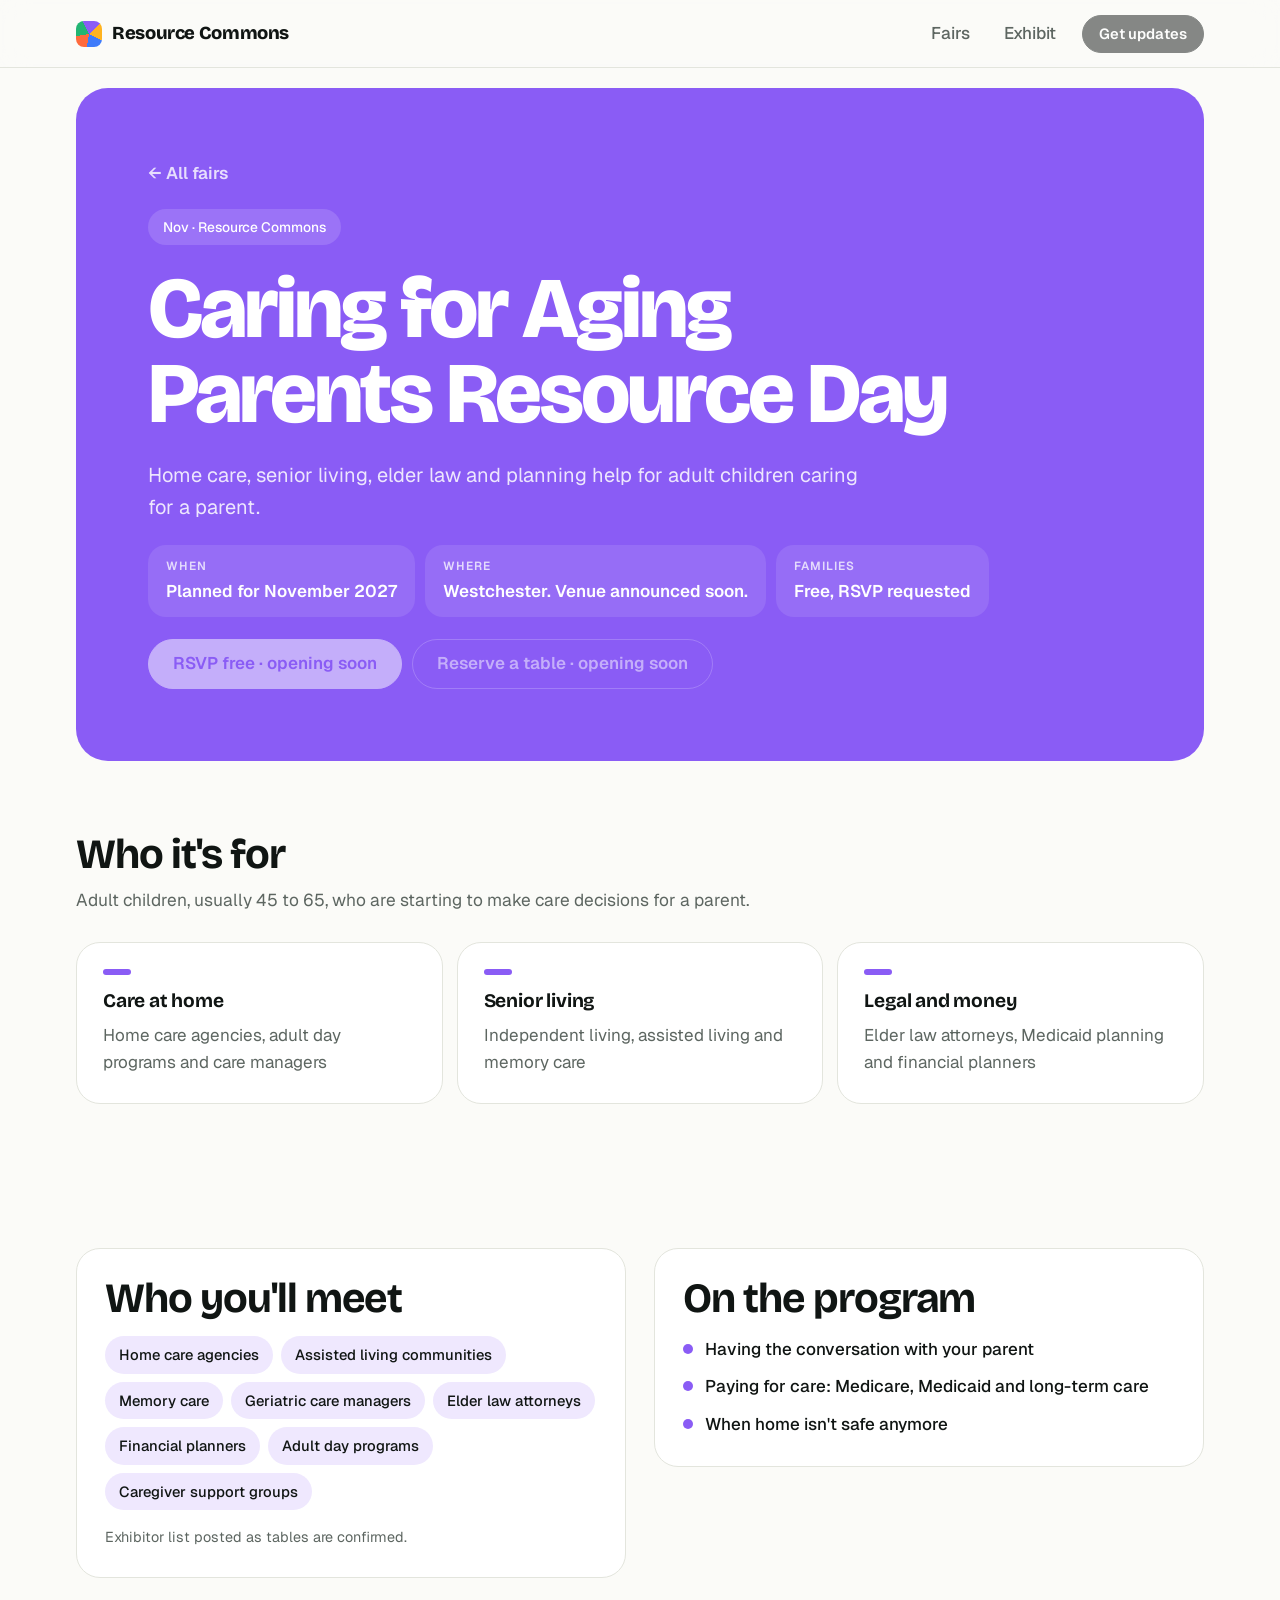
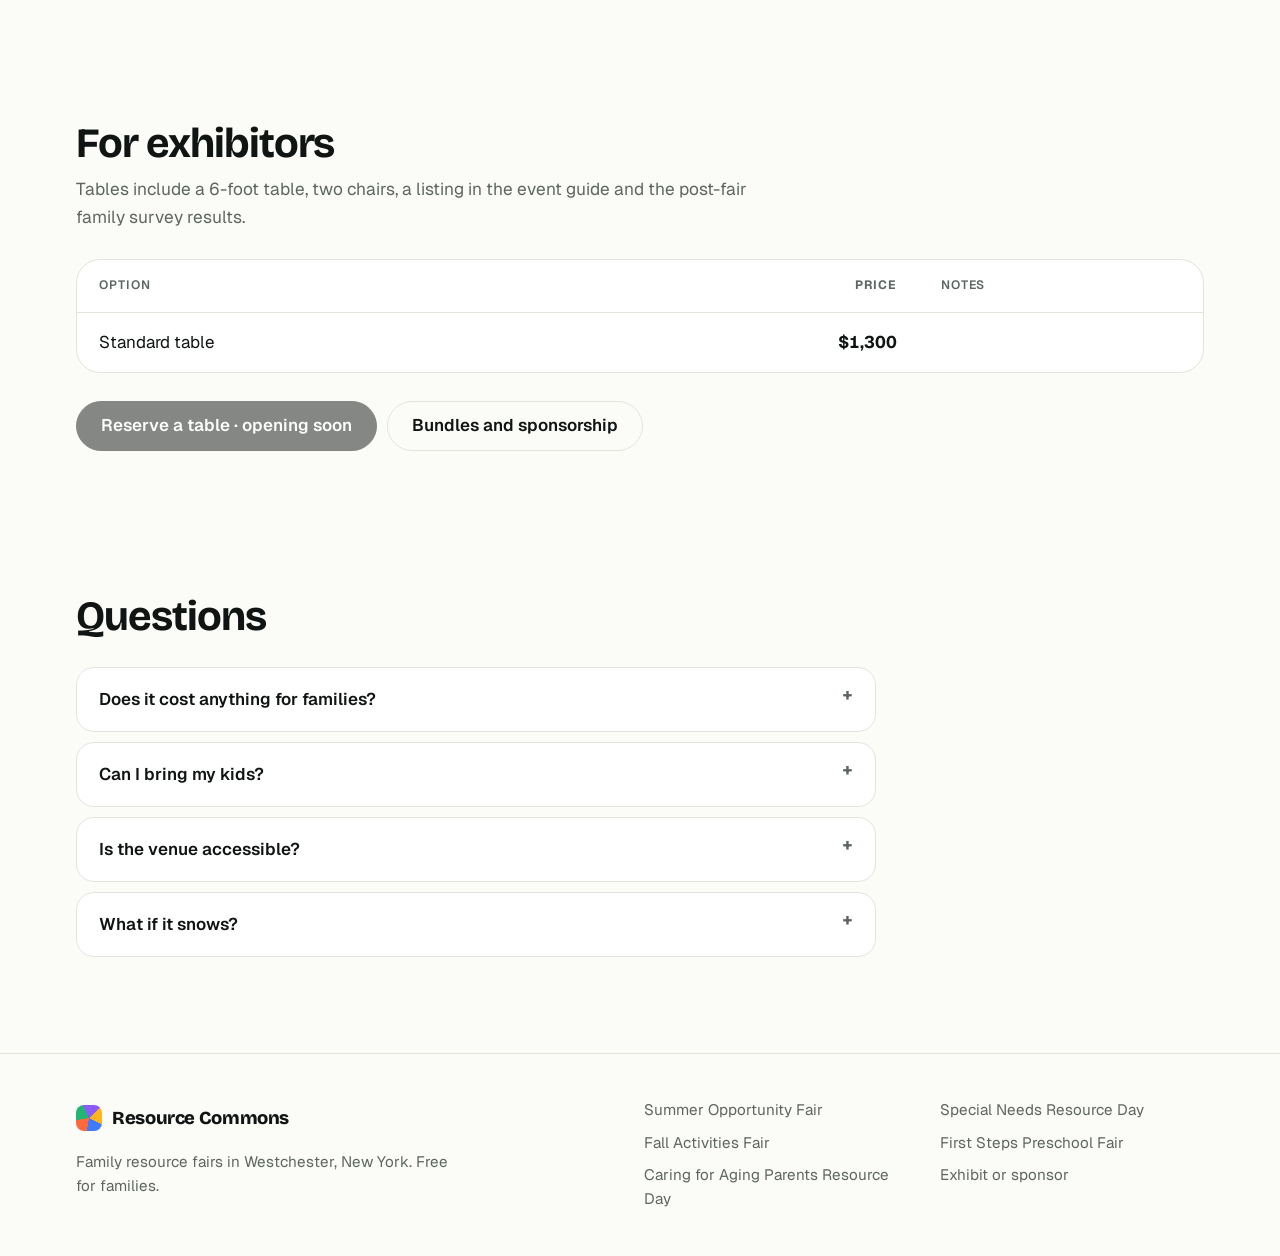
==== caring-for-aging-parents.html @ ef05dd1f "Add files via upload" ====
<!doctype html>
<html lang="en">
<head>
<meta charset="utf-8">
<meta name="viewport" content="width=device-width, initial-scale=1, viewport-fit=cover">
<title>Caring for Aging Parents Resource Day · Resource Commons</title>
<meta name="description" content="Home care, senior living, elder law and planning help for adult children caring for a parent.">
<meta name="claude:viewport-fit-sides" content="cover">
<link rel="preconnect" href="https://fonts.googleapis.com">
<link rel="preconnect" href="https://fonts.gstatic.com" crossorigin>
<link rel="stylesheet" href="https://fonts.googleapis.com/css2?family=Bricolage+Grotesque:opsz,wght@12..96,500;12..96,700;12..96,800&family=Geist:wght@400;500;600&display=swap">
<link rel="stylesheet" href="style.css">
</head>
<body>
<header class="top"><div class="wrap top-in">
<a class="brand" href="index.html"><span class="mark" aria-hidden="true"></span>Resource Commons</a>
<nav class="nav"><a href="index.html">Fairs</a><a href="exhibit.html">Exhibit</a><a class="btn small" data-link="signup" href="#">Get updates</a></nav>
</div></header>
<main class="event aging">
<section class="ev-hero"><div class="wrap"><div class="panel">
<a class="back" href="index.html#fairs">← All fairs</a>
<p class="eyebrow">Nov · Resource Commons</p>
<h1>Caring for Aging Parents Resource Day</h1>
<p class="lede">Home care, senior living, elder law and planning help for adult children caring for a parent.</p>
<dl class="facts"><div><dt>When</dt><dd>Planned for November 2027</dd></div><div><dt>Where</dt><dd>Westchester. Venue announced soon.</dd></div><div><dt>Families</dt><dd>Free, RSVP requested</dd></div></dl>
<div class="cta"><a class="btn" data-link="rsvp-aging" href="#">RSVP free</a><a class="btn ghost" data-link="exhibit-aging" href="#">Reserve a table</a></div>
</div></div></section>
<section class="band"><div class="wrap">
<div class="sec-h"><h2>Who it's for</h2><p>Adult children, usually 45 to 65, who are starting to make care decisions for a parent.</p></div>
<div class="three cards"><div><h3>Care at home</h3><p>Home care agencies, adult day programs and care managers</p></div><div><h3>Senior living</h3><p>Independent living, assisted living and memory care</p></div><div><h3>Legal and money</h3><p>Elder law attorneys, Medicaid planning and financial planners</p></div></div>
</div></section>
<section class="band"><div class="wrap two">
<div><h2>Who you'll meet</h2><ul class="chips"><li>Home care agencies</li><li>Assisted living communities</li><li>Memory care</li><li>Geriatric care managers</li><li>Elder law attorneys</li><li>Financial planners</li><li>Adult day programs</li><li>Caregiver support groups</li></ul><p class="small-note">Exhibitor list posted as tables are confirmed.</p></div>
<div><h2>On the program</h2><ul class="talks"><li>Having the conversation with your parent</li><li>Paying for care: Medicare, Medicaid and long-term care</li><li>When home isn&#x27;t safe anymore</li></ul></div>
</div></section>
<section class="band"><div class="wrap">
<div class="sec-h"><h2>For exhibitors</h2><p>Tables include a 6-foot table, two chairs, a listing in the event guide and the post-fair family survey results.</p></div>
<div class="tbl"><table><thead><tr><th>Option</th><th class="num">Price</th><th>Notes</th></tr></thead><tbody><tr><td>Standard table</td><td class="num">$1,300</td><td class="note"></td></tr></tbody></table></div>
<div class="cta"><a class="btn" data-link="exhibit-aging" href="#">Reserve a table</a><a class="btn ghost" href="exhibit.html">Bundles and sponsorship</a></div>
</div></section>
<section class="band"><div class="wrap">
<div class="sec-h"><h2>Questions</h2></div>
<div class="faq">
<details><summary>Does it cost anything for families?</summary><p>No. Families always get in free. RSVP so we can send you the exhibitor list and talk schedule ahead of time.</p></details>
<details><summary>Can I bring my kids?</summary><p>Yes. There's a supervised play area and activities so parents can talk with exhibitors.</p></details>
<details><summary>Is the venue accessible?</summary><p>Every Resource Commons venue is chosen for step-free access, accessible restrooms and nearby parking.</p></details>
<details><summary>What if it snows?</summary><p>Winter fairs have a published snow date. We'll email everyone who RSVPs if anything changes.</p></details>
</div></div></section>
</main>
<footer class="foot"><div class="wrap foot-in">
<div><a class="brand" href="index.html"><span class="mark" aria-hidden="true"></span>Resource Commons</a>
<p>Family resource fairs in Westchester, New York. Free for families.</p></div>
<div class="foot-links"><a href="summer-opportunity-fair.html">Summer Opportunity Fair</a><a href="special-needs-resource-day.html">Special Needs Resource Day</a><a href="fall-activities-fair.html">Fall Activities Fair</a><a href="first-steps-preschool-fair.html">First Steps Preschool Fair</a><a href="caring-for-aging-parents.html">Caring for Aging Parents Resource Day</a><a href="exhibit.html">Exhibit or sponsor</a></div>
</div></footer>
<script src="config.js"></script>
<script src="site.js"></script>
</body>
</html>
---- style.css ----
/* Layout: bright bento of five fair tiles under a bold headline; each fair owns one saturated color. */
:root {
  --bg: #fbfbf8;
  --card: #ffffff;
  --soft: #f1f2ec;
  --ink: #101513;
  --muted: #5d6661;
  --line: #e3e5dd;
  --btn: #101513;
  --btn-ink: #ffffff;
  --summer: #ffb31f; --summer-on: #241800;
  --sn: #3e7bfa;     --sn-on: #ffffff;
  --fall: #ff6a3d;   --fall-on: #2a0d02;
  --pre: #22b573;    --pre-on: #03200f;
  --aging: #8a5cf5;  --aging-on: #ffffff;
  --display: "Bricolage Grotesque", "Helvetica Neue", Arial, sans-serif;
  --body: "Geist", "Segoe UI", Helvetica, Arial, sans-serif;
  --r: 24px;
}
@media (prefers-color-scheme: dark) {
  :root:not([data-theme="light"]) {
    --bg: #0c0f0e; --card: #151a18; --soft: #1a201d; --ink: #f2f5f1; --muted: #9aa49f; --line: #252c29;
    --btn: #f2f5f1; --btn-ink: #0c0f0e;
    color-scheme: dark;
  }
}
:root[data-theme="dark"] {
  --bg: #0c0f0e; --card: #151a18; --soft: #1a201d; --ink: #f2f5f1; --muted: #9aa49f; --line: #252c29;
  --btn: #f2f5f1; --btn-ink: #0c0f0e;
  color-scheme: dark;
}

* { box-sizing: border-box; }
html { -webkit-text-size-adjust: 100%; scroll-behavior: smooth; }
body { margin: 0; background: var(--bg); color: var(--ink); font: 400 17px/1.6 var(--body); }
a { color: inherit; }
a:focus-visible, .btn:focus-visible, summary:focus-visible { outline: 3px solid var(--sn); outline-offset: 3px; border-radius: 12px; }
h1, h2, h3 { text-wrap: balance; margin: 0; font-family: var(--display); }
h1 { font-weight: 800; font-size: clamp(2.6rem, 7vw, 5.4rem); line-height: 0.98; letter-spacing: -0.035em; max-width: 15ch; }
h2 { font-weight: 700; font-size: clamp(1.7rem, 3.6vw, 2.6rem); line-height: 1.05; letter-spacing: -0.025em; }
h3 { font-weight: 700; font-size: 1.2rem; line-height: 1.2; letter-spacing: -0.01em; }
p { margin: 0; }

.wrap { max-width: 1160px; margin: 0 auto; padding-left: max(16px, env(safe-area-inset-left, 0px)); padding-right: max(16px, env(safe-area-inset-right, 0px)); }

/* Header */
body::before { content: ""; position: fixed; inset: 0 0 auto; height: env(safe-area-inset-top, 0px); z-index: 10; background: var(--bg); }
.top { position: sticky; top: env(safe-area-inset-top, 0px); z-index: 5; background: color-mix(in srgb, var(--bg) 82%, transparent); backdrop-filter: saturate(1.4) blur(14px); -webkit-backdrop-filter: saturate(1.4) blur(14px); border-bottom: 1px solid var(--line); }
.top-in { display: flex; align-items: center; justify-content: space-between; gap: 16px; padding-block: 12px; flex-wrap: wrap; }
.brand { display: inline-flex; align-items: center; gap: 10px; font: 800 1.15rem/1 var(--display); letter-spacing: -0.02em; text-decoration: none; }
.mark { width: 26px; height: 26px; border-radius: 8px; background: conic-gradient(from 45deg, var(--summer) 0 20%, var(--sn) 0 40%, var(--fall) 0 60%, var(--pre) 0 80%, var(--aging) 0); }
.nav { display: flex; align-items: center; gap: 6px; flex-wrap: wrap; }
.nav a:not(.btn) { padding: 8px 14px; border-radius: 999px; color: var(--muted); text-decoration: none; font-weight: 500; }
.nav a:not(.btn):hover { background: var(--soft); color: var(--ink); }
.nav a[aria-current] { background: var(--soft); color: var(--ink); }

/* Buttons */
.btn { display: inline-flex; align-items: center; gap: 8px; min-height: 50px; padding: 0 24px; border-radius: 999px; background: var(--btn); color: var(--btn-ink); font-weight: 600; text-decoration: none; border: 1.5px solid var(--btn); cursor: pointer; transition: transform 0.15s; }
.btn:hover { transform: translateY(-1px); }
.btn.ghost { background: transparent; color: var(--ink); border-color: var(--line); }
.btn.ghost:hover { border-color: var(--ink); }
.btn.light { background: #fff; color: #101513; border-color: #fff; }
.btn.small { min-height: 38px; padding: 0 16px; font-size: 0.92rem; margin-left: 6px; }
.btn.soon { opacity: 0.5; cursor: default; transform: none; }
.cta { display: flex; flex-wrap: wrap; gap: 10px; align-items: center; }

/* Hero */
.hero { padding-block: clamp(48px, 9vw, 110px) clamp(32px, 5vw, 56px); }
.hero .wrap { display: grid; gap: 26px; }
.hero .wrap > * { min-width: 0; }
.eyebrow { display: inline-flex; align-items: center; gap: 10px; width: fit-content; padding: 6px 14px; border-radius: 999px; background: var(--card); border: 1px solid var(--line); font-size: 0.86rem; font-weight: 500; color: var(--muted); }
.live { width: 8px; height: 8px; border-radius: 50%; background: var(--pre); box-shadow: 0 0 0 4px color-mix(in srgb, var(--pre) 25%, transparent); }
.hl { display: inline-block; padding: 0 0.18em 0.06em; border-radius: 0.2em; background: var(--summer); color: var(--summer-on); transform: rotate(-1.5deg); }
.lede { font-size: clamp(1.08rem, 1.6vw, 1.25rem); max-width: 56ch; color: var(--muted); }

/* Year timeline */
.year { position: relative; display: grid; grid-template-columns: repeat(12, minmax(0, 1fr)); margin-top: 18px; padding-top: 6px; }
.year::before { content: ""; position: absolute; left: 4%; right: 4%; top: 14px; height: 2px; background: var(--line); }
.mo { position: relative; display: grid; justify-items: center; gap: 8px; text-decoration: none; min-width: 0; }
.pt { width: 18px; height: 18px; border-radius: 50%; background: var(--bg); border: 2px solid var(--line); }
.mo-l { font-size: 0.74rem; font-weight: 600; letter-spacing: 0.06em; text-transform: uppercase; color: var(--muted); }
.mo.has .pt { background: var(--c); border-color: var(--c); box-shadow: 0 0 0 5px color-mix(in srgb, var(--c) 22%, transparent); }
.mo.has .mo-l { color: var(--ink); }
.mo.has:hover .pt { transform: scale(1.15); }
.mo[aria-current] .pt { outline: 2px solid var(--ink); outline-offset: 4px; }

/* Fair colors */
.ink { --c: var(--btn); --on: var(--btn-ink); }
.summer { --c: var(--summer); --on: var(--summer-on); }
.sn { --c: var(--sn); --on: var(--sn-on); }
.fall { --c: var(--fall); --on: var(--fall-on); }
.pre { --c: var(--pre); --on: var(--pre-on); }
.aging { --c: var(--aging); --on: var(--aging-on); }

/* Sections */
.band { padding-block: clamp(36px, 6vw, 72px); }
.band > .wrap { display: grid; gap: 28px; }
.band > .wrap > * { min-width: 0; }
.sec-h { display: grid; gap: 10px; max-width: 62ch; }
.sec-h p { color: var(--muted); font-size: 1.08rem; }

/* Bento of fairs */
.bento { display: grid; grid-template-columns: repeat(6, minmax(0, 1fr)); gap: 14px; }
.tile { grid-column: span 2; display: grid; grid-template-rows: auto 1fr auto auto; gap: 12px; min-height: 280px; padding: 24px; border-radius: var(--r); background: var(--c); color: var(--on); text-decoration: none; transition: transform 0.2s, box-shadow 0.2s; min-width: 0; }
.tile.feat { grid-column: span 4; grid-row: span 2; min-height: 100%; }
.tile:hover { transform: translateY(-3px); box-shadow: 0 18px 40px -18px color-mix(in srgb, var(--c) 80%, transparent); }
.tile-top { display: flex; justify-content: space-between; align-items: center; gap: 10px; }
.tile-m { font: 800 2.4rem/1 var(--display); letter-spacing: -0.04em; }
.tile.feat .tile-m { font-size: clamp(3rem, 8vw, 6rem); }
.pill { padding: 4px 12px; border-radius: 999px; background: color-mix(in srgb, var(--on) 14%, transparent); font-size: 0.8rem; font-weight: 600; }
.tile-n { align-self: end; font: 700 1.45rem/1.08 var(--display); letter-spacing: -0.02em; }
.tile.feat .tile-n { font-size: clamp(1.9rem, 3.6vw, 2.8rem); }
.tile-t { font-size: 0.96rem; opacity: 0.85; }
.tile-f { display: flex; justify-content: space-between; align-items: center; gap: 10px; padding-top: 12px; border-top: 1px solid color-mix(in srgb, var(--on) 22%, transparent); font-size: 0.9rem; font-weight: 600; font-variant-numeric: tabular-nums; }
.arrow { display: grid; place-items: center; width: 38px; height: 38px; border-radius: 50%; background: var(--on); color: var(--c); font-size: 1.1rem; transition: transform 0.2s; }
.tile:hover .arrow { transform: rotate(-45deg); }
@media (max-width: 900px) {
  .bento { grid-template-columns: repeat(2, minmax(0, 1fr)); }
  .tile, .tile.feat { grid-column: span 1; grid-row: auto; }
  .tile.feat { grid-column: span 2; min-height: 300px; }
}
@media (max-width: 560px) {
  .bento { grid-template-columns: 1fr; }
  .tile.feat { grid-column: auto; }
  .tile { min-height: 230px; }
}

/* Cards */
.three { display: grid; grid-template-columns: repeat(auto-fit, minmax(min(260px, 100%), 1fr)); gap: 14px; }
.cards > div { display: grid; gap: 10px; align-content: start; padding: 26px; border-radius: var(--r); background: var(--card); border: 1px solid var(--line); min-width: 0; }
.cards p { color: var(--muted); }
.ic { display: grid; place-items: center; width: 48px; height: 48px; margin-bottom: 6px; border-radius: 14px; background: var(--soft); font: 800 1rem/1 var(--display); }
.two { grid-template-columns: repeat(auto-fit, minmax(min(300px, 100%), 1fr)); align-items: start; gap: 14px; }
.two > div { display: grid; gap: 16px; padding: 28px; border-radius: var(--r); background: var(--card); border: 1px solid var(--line); min-width: 0; }
.split { display: grid; gap: 24px; grid-template-columns: minmax(0, 1fr) auto; align-items: center; padding: clamp(26px, 4vw, 44px); border-radius: var(--r); background: var(--card); border: 1px solid var(--line); }
.split > div:first-child { display: grid; gap: 8px; max-width: 58ch; }
.split p { color: var(--muted); }
.promo { display: grid; grid-template-columns: minmax(0, 1fr) auto; gap: 24px; align-items: center; padding: clamp(28px, 5vw, 56px); border-radius: var(--r); background: #101513; color: #f2f5f1; }
.promo > div:first-child { display: grid; gap: 10px; max-width: 58ch; }
.promo h2 { color: #fff; }
.promo p { color: #b7c0bb; }
@media (prefers-color-scheme: dark) { :root:not([data-theme="light"]) .promo { background: var(--card); border: 1px solid var(--line); } }
:root[data-theme="dark"] .promo { background: var(--card); border: 1px solid var(--line); }
@media (max-width: 680px) { .split, .promo { grid-template-columns: 1fr; } }

/* Event page */
.ev-hero { padding-block: 20px 0; }
.panel { display: grid; gap: 22px; padding: clamp(28px, 6vw, 72px); border-radius: calc(var(--r) + 8px); background: var(--c); color: var(--on); }
.panel > * { min-width: 0; }
.panel h1 { max-width: 16ch; }
.panel .lede { color: inherit; opacity: 0.85; }
.panel .eyebrow { background: color-mix(in srgb, var(--on) 14%, transparent); border-color: transparent; color: inherit; }
.back { width: fit-content; color: inherit; opacity: 0.8; text-decoration: none; font-weight: 600; }
.back:hover { opacity: 1; }
.facts { display: flex; flex-wrap: wrap; gap: 10px; margin: 0; }
.facts div { display: grid; gap: 2px; padding: 12px 18px; border-radius: 18px; background: color-mix(in srgb, var(--on) 10%, transparent); min-width: 0; }
.facts dt { font-size: 0.74rem; font-weight: 600; letter-spacing: 0.08em; text-transform: uppercase; opacity: 0.75; }
.facts dd { margin: 0; font-weight: 600; }
.panel .btn { background: var(--on); color: var(--c); border-color: var(--on); }
.panel .btn.ghost { background: transparent; color: var(--on); border-color: color-mix(in srgb, var(--on) 40%, transparent); }
.event .cards h3::before { content: ""; display: block; width: 28px; height: 6px; margin-bottom: 14px; border-radius: 3px; background: var(--c); }
.event .band .btn:not(.ghost) { background: var(--btn); }
.chips { list-style: none; margin: 0; padding: 0; display: flex; flex-wrap: wrap; gap: 8px; }
.chips li { padding: 7px 14px; border-radius: 999px; background: color-mix(in srgb, var(--c) 14%, var(--card)); font-size: 0.92rem; font-weight: 500; }
.talks { list-style: none; margin: 0; padding: 0; display: grid; gap: 10px; }
.talks li { display: flex; gap: 12px; align-items: baseline; font-weight: 500; }
.talks li::before { content: ""; flex: none; width: 10px; height: 10px; border-radius: 50%; background: var(--c); transform: translateY(-1px); }
.small-note { color: var(--muted); font-size: 0.9rem; }

/* Tables */
.tbl { overflow-x: auto; border: 1px solid var(--line); border-radius: var(--r); background: var(--card); }
table { width: 100%; border-collapse: collapse; min-width: 420px; }
th, td { text-align: left; padding: 16px 22px; border-bottom: 1px solid var(--line); vertical-align: top; }
tbody tr:last-child td { border-bottom: 0; }
th { font-size: 0.76rem; font-weight: 600; letter-spacing: 0.08em; text-transform: uppercase; color: var(--muted); }
td a { font-weight: 600; text-decoration-thickness: 1px; text-underline-offset: 3px; }
.num { text-align: right; font-variant-numeric: tabular-nums; white-space: nowrap; font-weight: 700; }
td.note { color: var(--muted); font-size: 0.92rem; }

/* FAQ */
.faq { display: grid; gap: 10px; max-width: 800px; }
details { background: var(--card); border: 1px solid var(--line); border-radius: 18px; padding: 18px 22px; }
summary { cursor: pointer; font-weight: 600; list-style: none; display: flex; justify-content: space-between; gap: 12px; }
summary::-webkit-details-marker { display: none; }
summary::after { content: "+"; font: 700 1.3rem/1 var(--display); color: var(--muted); }
details[open] summary::after { content: "–"; }
details p { margin-top: 10px; color: var(--muted); }

/* Footer */
.foot { margin-top: 24px; border-top: 1px solid var(--line); padding-block: 44px; }
.foot-in { display: flex; justify-content: space-between; gap: 32px; flex-wrap: wrap; }
.foot-in > div:first-child { display: grid; gap: 12px; max-width: 34ch; }
.foot p { color: var(--muted); font-size: 0.95rem; }
.foot-links { display: grid; grid-template-columns: repeat(auto-fit, minmax(min(200px, 100%), 1fr)); gap: 8px 32px; flex: 1; max-width: 560px; min-width: 0; }
.foot-links a { color: var(--muted); text-decoration: none; font-size: 0.95rem; }
.foot-links a:hover { color: var(--ink); }

@media (prefers-reduced-motion: reduce) { * { transition: none !important; scroll-behavior: auto !important; } }

@media (max-width: 560px) { .mo-l { font-size: 0.6rem; letter-spacing: 0; } .pt { width: 14px; height: 14px; } .year::before { top: 12px; } }
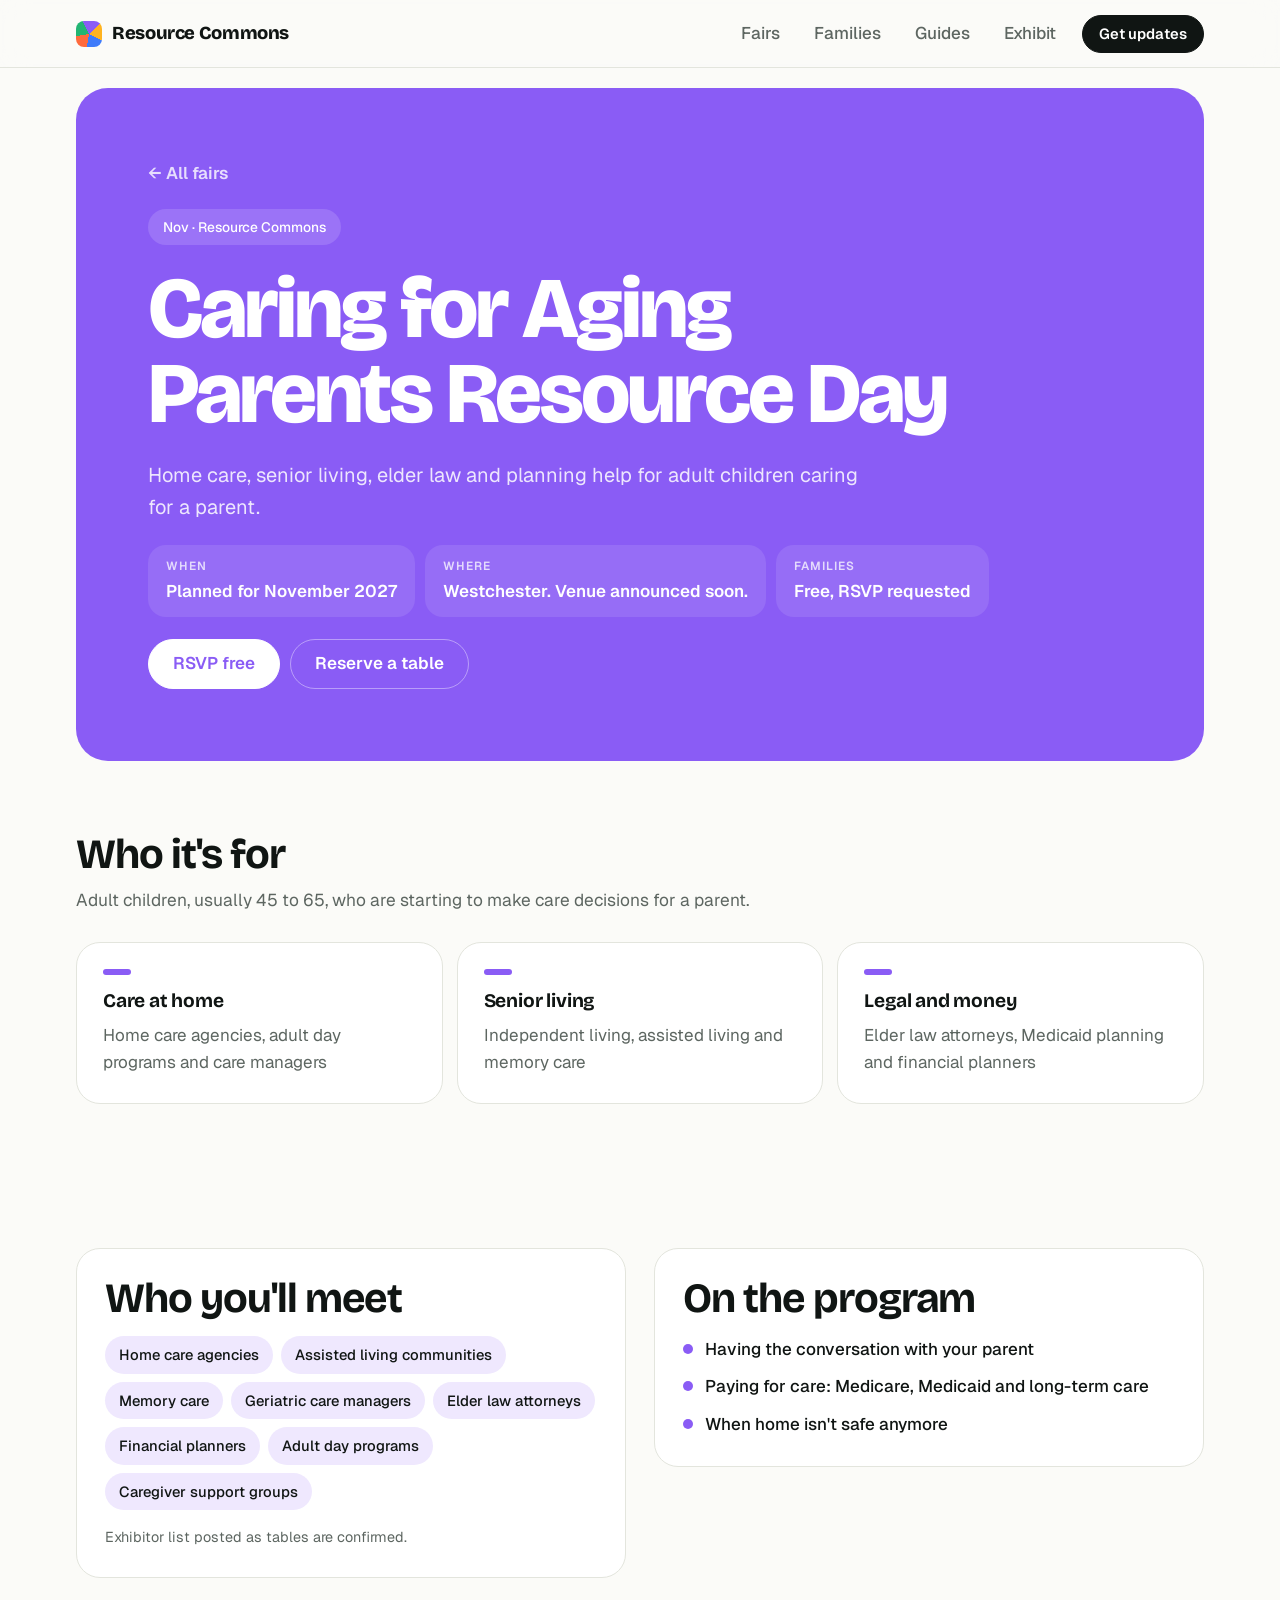
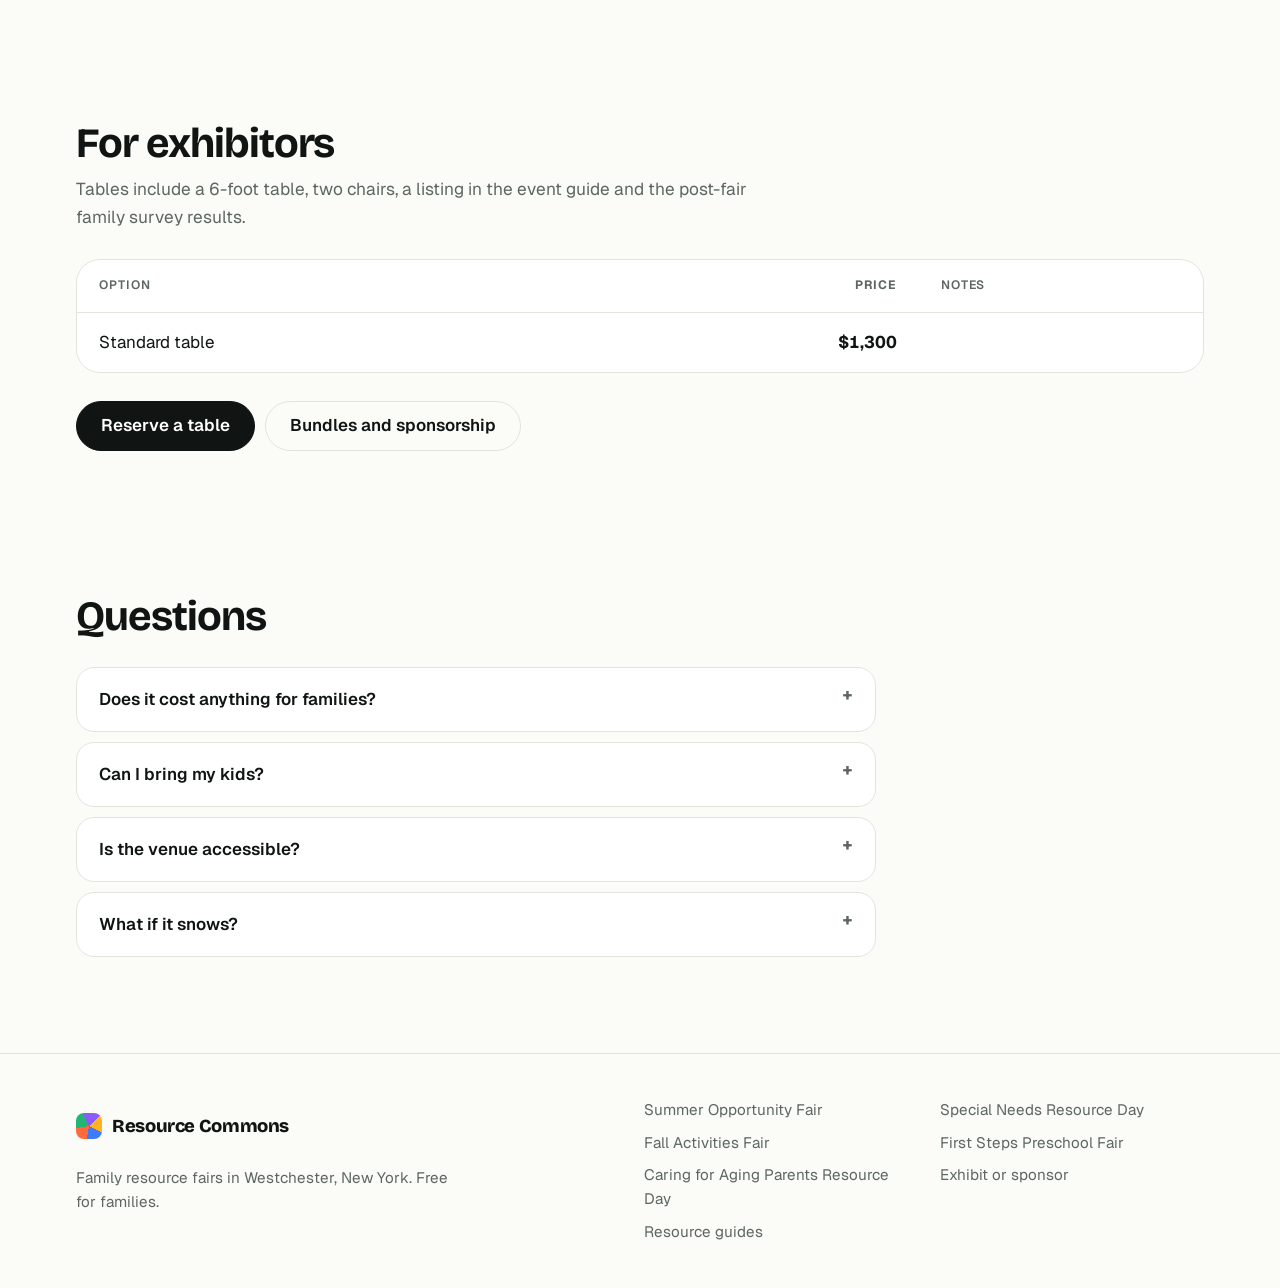
==== commit 2a6f862d: "Add files via upload" ====
--- a/caring-for-aging-parents.html
+++ b/caring-for-aging-parents.html
@@ -14,7 +14,7 @@
 <body>
 <header class="top"><div class="wrap top-in">
 <a class="brand" href="index.html"><span class="mark" aria-hidden="true"></span>Resource Commons</a>
-<nav class="nav"><a href="index.html">Fairs</a><a href="exhibit.html">Exhibit</a><a class="btn small" data-link="signup" href="#">Get updates</a></nav>
+<nav class="nav"><a href="index.html">Fairs</a><a href="families.html">Families</a><a href="guides.html">Guides</a><a href="exhibit.html">Exhibit</a><a class="btn small" href="families.html#signup">Get updates</a></nav>
 </div></header>
 <main class="event aging">
 <section class="ev-hero"><div class="wrap"><div class="panel">
@@ -23,7 +23,7 @@
 <h1>Caring for Aging Parents Resource Day</h1>
 <p class="lede">Home care, senior living, elder law and planning help for adult children caring for a parent.</p>
 <dl class="facts"><div><dt>When</dt><dd>Planned for November 2027</dd></div><div><dt>Where</dt><dd>Westchester. Venue announced soon.</dd></div><div><dt>Families</dt><dd>Free, RSVP requested</dd></div></dl>
-<div class="cta"><a class="btn" data-link="rsvp-aging" href="#">RSVP free</a><a class="btn ghost" data-link="exhibit-aging" href="#">Reserve a table</a></div>
+<div class="cta"><a class="btn" href="families.html#signup">RSVP free</a><a class="btn ghost" href="exhibit-caring-for-aging-parents.html">Reserve a table</a></div>
 </div></div></section>
 <section class="band"><div class="wrap">
 <div class="sec-h"><h2>Who it's for</h2><p>Adult children, usually 45 to 65, who are starting to make care decisions for a parent.</p></div>
@@ -36,7 +36,7 @@
 <section class="band"><div class="wrap">
 <div class="sec-h"><h2>For exhibitors</h2><p>Tables include a 6-foot table, two chairs, a listing in the event guide and the post-fair family survey results.</p></div>
 <div class="tbl"><table><thead><tr><th>Option</th><th class="num">Price</th><th>Notes</th></tr></thead><tbody><tr><td>Standard table</td><td class="num">$1,300</td><td class="note"></td></tr></tbody></table></div>
-<div class="cta"><a class="btn" data-link="exhibit-aging" href="#">Reserve a table</a><a class="btn ghost" href="exhibit.html">Bundles and sponsorship</a></div>
+<div class="cta"><a class="btn" href="exhibit-caring-for-aging-parents.html">Reserve a table</a><a class="btn ghost" href="exhibit.html">Bundles and sponsorship</a></div>
 </div></section>
 <section class="band"><div class="wrap">
 <div class="sec-h"><h2>Questions</h2></div>
@@ -50,7 +50,7 @@
 <footer class="foot"><div class="wrap foot-in">
 <div><a class="brand" href="index.html"><span class="mark" aria-hidden="true"></span>Resource Commons</a>
 <p>Family resource fairs in Westchester, New York. Free for families.</p></div>
-<div class="foot-links"><a href="summer-opportunity-fair.html">Summer Opportunity Fair</a><a href="special-needs-resource-day.html">Special Needs Resource Day</a><a href="fall-activities-fair.html">Fall Activities Fair</a><a href="first-steps-preschool-fair.html">First Steps Preschool Fair</a><a href="caring-for-aging-parents.html">Caring for Aging Parents Resource Day</a><a href="exhibit.html">Exhibit or sponsor</a></div>
+<div class="foot-links"><a href="summer-opportunity-fair.html">Summer Opportunity Fair</a><a href="special-needs-resource-day.html">Special Needs Resource Day</a><a href="fall-activities-fair.html">Fall Activities Fair</a><a href="first-steps-preschool-fair.html">First Steps Preschool Fair</a><a href="caring-for-aging-parents.html">Caring for Aging Parents Resource Day</a><a href="exhibit.html">Exhibit or sponsor</a><a href="guides.html">Resource guides</a></div>
 </div></footer>
 <script src="config.js"></script>
 <script src="site.js"></script>
--- a/style.css
+++ b/style.css
@@ -198,3 +198,58 @@
 @media (prefers-reduced-motion: reduce) { * { transition: none !important; scroll-behavior: auto !important; } }
 
 @media (max-width: 560px) { .mo-l { font-size: 0.6rem; letter-spacing: 0; } .pt { width: 14px; height: 14px; } .year::before { top: 12px; } }
+
+/* Vendor checkout */
+.panel.slim h1 { font-size: clamp(2.2rem, 5vw, 3.8rem); }
+.opts { display: grid; grid-template-columns: repeat(auto-fit, minmax(min(280px, 100%), 1fr)); gap: 14px; }
+.opt { display: grid; gap: 14px; align-content: start; padding: 26px; border-radius: var(--r); background: var(--card); border: 1px solid var(--line); min-width: 0; }
+.opt-h { display: flex; justify-content: space-between; align-items: baseline; gap: 12px; flex-wrap: wrap; }
+.opt-p { font: 800 1.9rem/1 var(--display); letter-spacing: -0.03em; font-variant-numeric: tabular-nums; }
+.opt p { color: var(--muted); }
+.opt .btn { justify-self: start; }
+.ach { display: flex; gap: 16px; align-items: flex-start; padding: 22px 26px; border-radius: var(--r); background: color-mix(in srgb, var(--c, var(--pre)) 12%, var(--card)); }
+.ach > div { display: grid; gap: 4px; min-width: 0; }
+.ach p { color: var(--muted); }
+.ach .ic { flex: none; margin: 0; font-size: 0.8rem; background: var(--card); }
+.two > div > .btn { justify-self: start; }
+
+/* Families sign-up */
+.signup-card { display: grid; gap: 26px; padding: clamp(26px, 5vw, 52px); border-radius: calc(var(--r) + 8px); background: var(--card); border: 1px solid var(--line); }
+.kit { display: grid; gap: 22px; }
+fieldset { border: 0; margin: 0; padding: 0; min-width: 0; }
+legend { padding: 0; margin-bottom: 12px; font-weight: 600; }
+.chks { display: flex; flex-wrap: wrap; gap: 10px; }
+.chk { display: inline-flex; align-items: center; gap: 10px; padding: 10px 16px; border-radius: 999px; border: 1.5px solid var(--line); background: var(--bg); cursor: pointer; font-weight: 500; }
+.chk input { width: 18px; height: 18px; accent-color: var(--c); margin: 0; }
+.chk:has(input:checked) { border-color: var(--c); background: color-mix(in srgb, var(--c) 16%, var(--card)); }
+.chk:has(input:focus-visible) { outline: 3px solid var(--c); outline-offset: 2px; }
+.row { display: grid; grid-template-columns: repeat(auto-fit, minmax(min(240px, 100%), 1fr)); gap: 14px; }
+.row.end { display: flex; flex-wrap: wrap; align-items: center; gap: 16px; }
+.fld { display: grid; gap: 6px; font-weight: 500; font-size: 0.92rem; min-width: 0; }
+.fld input { width: 100%; min-height: 52px; padding: 0 16px; border-radius: 14px; border: 1.5px solid var(--line); background: var(--bg); color: var(--ink); font: 400 1rem var(--body); }
+.fld input:focus { outline: none; border-color: var(--ink); }
+button.btn { font: 600 1rem var(--body); }
+button.btn:disabled { cursor: default; }
+
+/* Mini fair links */
+.minis { display: grid; grid-template-columns: repeat(auto-fit, minmax(min(200px, 100%), 1fr)); gap: 12px; }
+.mini { display: grid; gap: 8px; padding: 20px; border-radius: 20px; background: var(--c); color: var(--on); text-decoration: none; font: 700 1.05rem/1.2 var(--display); transition: transform 0.15s; }
+.mini:hover { transform: translateY(-2px); }
+.mini-m { font-size: 1.8rem; font-weight: 800; letter-spacing: -0.03em; }
+
+/* Guides */
+.guides { display: grid; grid-template-columns: repeat(auto-fill, minmax(min(300px, 100%), 1fr)); gap: 14px; }
+.guide { display: grid; grid-template-rows: auto 1fr; border-radius: var(--r); background: var(--card); border: 1px solid var(--line); overflow: hidden; min-width: 0; }
+.cover { position: relative; display: grid; align-content: end; gap: 6px; min-height: 190px; padding: 22px; background: var(--c); color: var(--on); overflow: hidden; }
+.cover::after { content: ""; position: absolute; right: -40px; top: -40px; width: 150px; height: 150px; border-radius: 50%; background: color-mix(in srgb, var(--on) 14%, transparent); }
+.cover-k { font-size: 0.75rem; font-weight: 600; letter-spacing: 0.08em; text-transform: uppercase; opacity: 0.8; }
+.cover-n { font: 800 1.5rem/1.05 var(--display); letter-spacing: -0.02em; max-width: 14ch; }
+.cover-y { font-size: 0.85rem; opacity: 0.8; }
+.guide-b { display: grid; gap: 12px; align-content: start; padding: 22px; }
+.guide-b p { color: var(--muted); }
+.guide-f { display: flex; justify-content: space-between; align-items: center; gap: 12px; flex-wrap: wrap; margin-top: 6px; }
+.guide.bundle { background: #101513; border-color: #101513; color: #f2f5f1; }
+.guide.bundle h3 { font-size: 1.8rem; color: #fff; }
+.guide.bundle p { color: #b7c0bb; }
+.guide.bundle .pill { justify-self: start; background: var(--summer); color: var(--summer-on); }
+.guide.bundle .guide-b { align-content: center; padding: 30px; }
